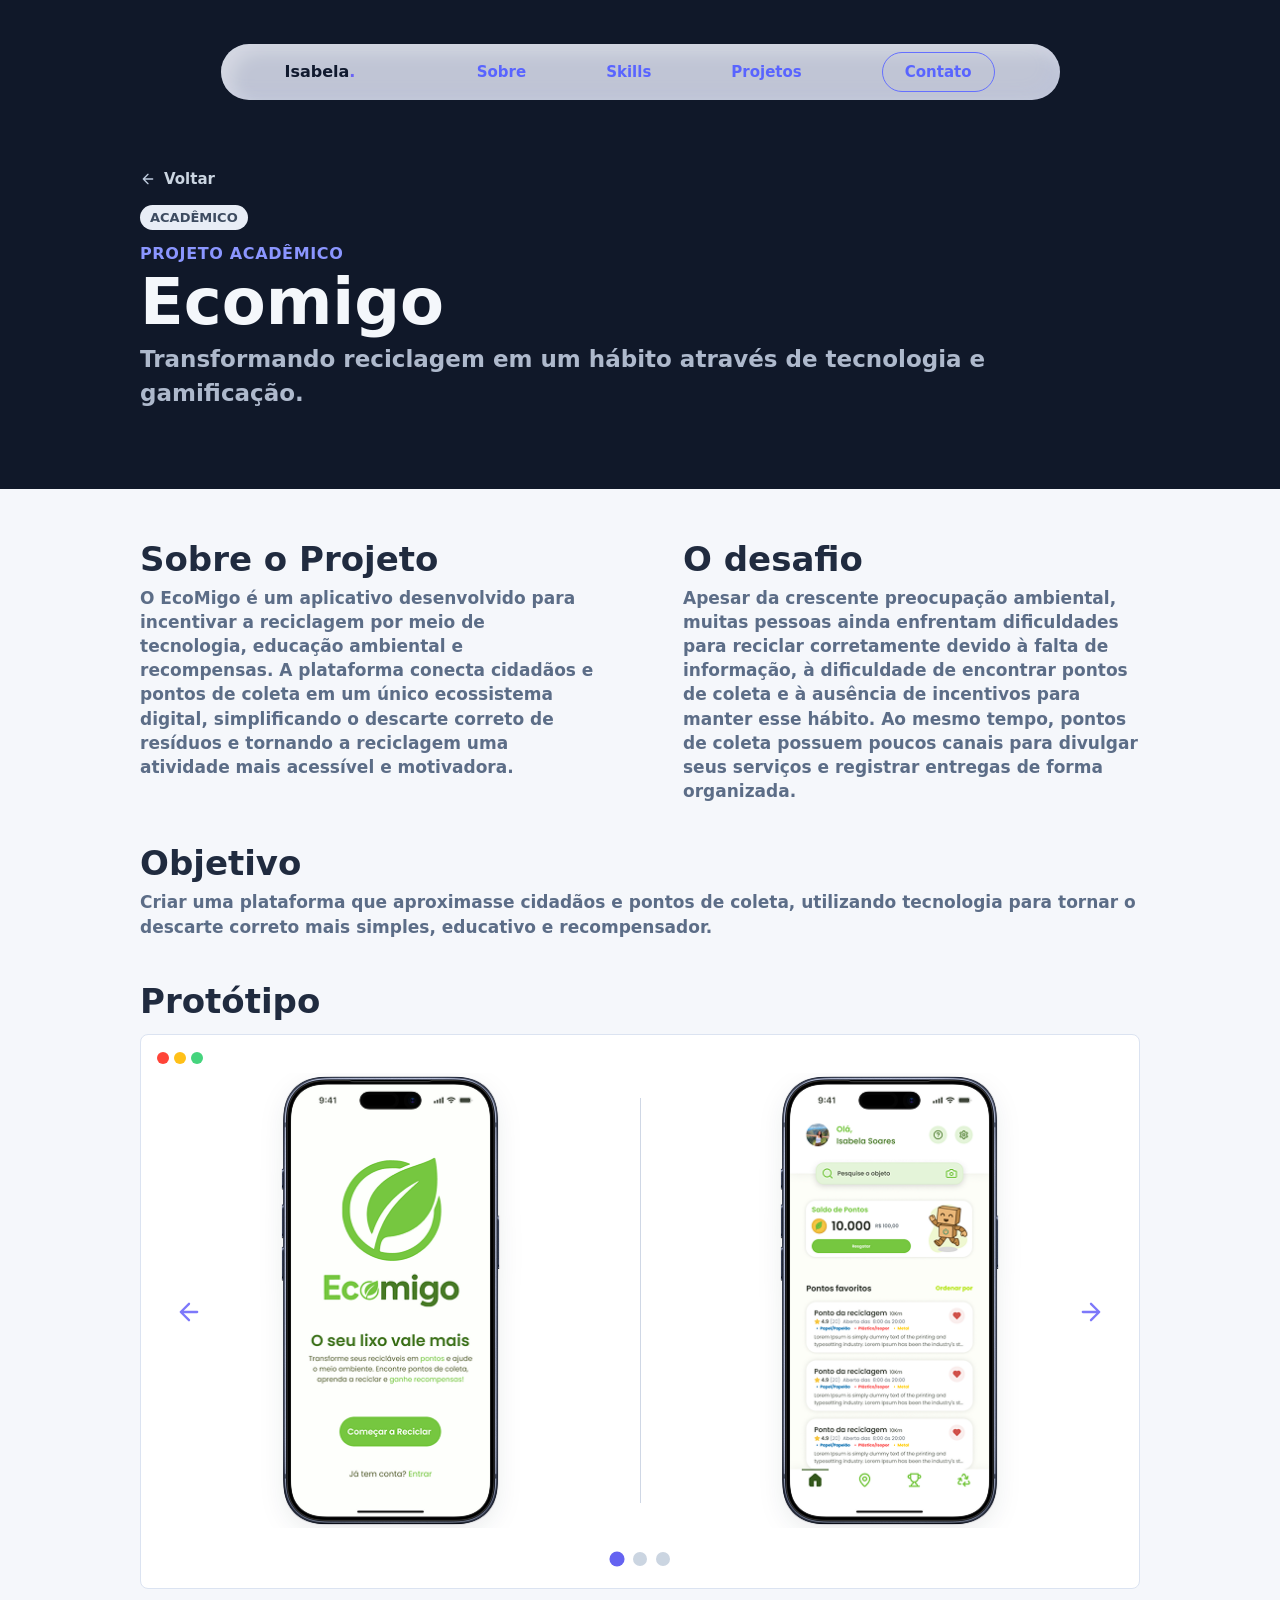
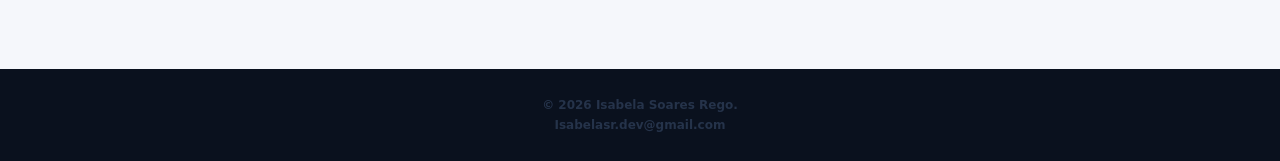
==== ecomigo.html @ 9b50b532 "Primeira versão do portfólio" ====
<!DOCTYPE html>
<html lang="pt-BR">
  <head>
    <meta charset="UTF-8" />
    <meta name="viewport" content="width=device-width, initial-scale=1.0" />
    <meta
      name="description"
      content="Detalhes do projeto acadêmico Ecomigo, aplicativo de reciclagem com tecnologia e gamificação."
    />
    <title>Ecomigo | Isabela Soares</title>
    <link rel="stylesheet" href="css/style.css" />
  </head>
  <body class="project-page">
    <a class="skip-link" href="#main">Pular para o conteúdo</a>

    <header class="site-header" aria-label="Cabeçalho">
      <nav class="nav-pill" aria-label="Navegação principal">
        <a class="brand" href="index.html#hero" aria-label="Página inicial">Isabela<span>.</span></a>
        <button class="menu-toggle" type="button" aria-label="Abrir menu" aria-expanded="false">
          <span></span>
          <span></span>
          <span></span>
        </button>
        <ul class="nav-links">
          <li><a href="index.html#sobre">Sobre</a></li>
          <li><a href="index.html#skills">Skills</a></li>
          <li><a href="index.html#projetos">Projetos</a></li>
          <li><a class="nav-contact" href="index.html#contato">Contato</a></li>
        </ul>
      </nav>
    </header>

    <main id="main">
      <section class="project-hero section-dark section-reveal" aria-labelledby="project-title">
        <div class="container">
          <a class="back-link" href="index.html#projetos">
            <img src="assets/icons/arrow.svg" alt="" aria-hidden="true" />
            Voltar
          </a>
          <span class="project-pill">Acadêmico</span>
          <p class="project-eyebrow">Projeto Acadêmico</p>
          <h1 id="project-title">Ecomigo</h1>
          <p>Transformando reciclagem em um hábito através de tecnologia e gamificação.</p>
        </div>
      </section>

      <section class="project-detail section-light section-reveal" aria-label="Detalhes do projeto Ecomigo">
        <div class="container">
          <div class="project-info-grid">
            <article>
              <h2>Sobre o Projeto</h2>
              <p>
                O EcoMigo é um aplicativo desenvolvido para incentivar a reciclagem por meio de tecnologia,
                educação ambiental e recompensas. A plataforma conecta cidadãos e pontos de coleta em um único
                ecossistema digital, simplificando o descarte correto de resíduos e tornando a reciclagem uma
                atividade mais acessível e motivadora.
              </p>
            </article>

            <article>
              <h2>O desafio</h2>
              <p>
                Apesar da crescente preocupação ambiental, muitas pessoas ainda enfrentam dificuldades para
                reciclar corretamente devido à falta de informação, à dificuldade de encontrar pontos de coleta e
                à ausência de incentivos para manter esse hábito. Ao mesmo tempo, pontos de coleta possuem poucos
                canais para divulgar seus serviços e registrar entregas de forma organizada.
              </p>
            </article>
          </div>

          <article class="project-objective">
            <h2>Objetivo</h2>
            <p>
              Criar uma plataforma que aproximasse cidadãos e pontos de coleta, utilizando tecnologia para tornar
              o descarte correto mais simples, educativo e recompensador.
            </p>
          </article>

          <section class="prototype-section" aria-labelledby="prototype-title">
            <h2 id="prototype-title">Protótipo</h2>
            <div class="prototype-card">
              <div class="window-dots" aria-hidden="true"><span></span><span></span><span></span></div>
              <button class="prototype-arrow prototype-prev" type="button" aria-label="Tela anterior do protótipo">
                <img src="assets/icons/arrow.svg" alt="" aria-hidden="true" />
              </button>
              <div class="prototype-viewport" aria-live="polite">
                <div class="prototype-track">
                  <div class="prototype-slide">
                    <img class="prototype-phone" src="assets/projects/ecomigo-tela-inicial.png" alt="Tela inicial do aplicativo Ecomigo" />
                    <span class="prototype-divider" aria-hidden="true"></span>
                    <img class="prototype-phone" src="assets/projects/ecomigo-home.png" alt="Tela inicial autenticada do aplicativo Ecomigo" />
                  </div>
                  <div class="prototype-slide">
                    <img class="prototype-phone" src="assets/projects/ecomigo-feed-para-voce.png" alt="Tela de feed para você do aplicativo Ecomigo" />
                    <span class="prototype-divider" aria-hidden="true"></span>
                    <img class="prototype-phone" src="assets/projects/ecomigo-recompensas.png" alt="Tela de recompensas do aplicativo Ecomigo" />
                  </div>
                  <div class="prototype-slide">
                    <img class="prototype-phone" src="assets/projects/ecomigo-ranking.png" alt="Tela de ranking do aplicativo Ecomigo" />
                    <span class="prototype-divider" aria-hidden="true"></span>
                    <img class="prototype-phone" src="assets/projects/ecomigo-detalhes-vermelho.png" alt="Tela de detalhes do aplicativo Ecomigo" />
                  </div>
                </div>
              </div>
              <button class="prototype-arrow prototype-next" type="button" aria-label="Próxima tela do protótipo">
                <img src="assets/icons/arrow.svg" alt="" aria-hidden="true" />
              </button>
              <div class="prototype-dots" aria-label="Indicadores do protótipo">
                <button class="is-active" type="button" aria-label="Visualização 1"></button>
                <button type="button" aria-label="Visualização 2"></button>
                <button type="button" aria-label="Visualização 3"></button>
              </div>
            </div>
          </section>
        </div>
      </section>
    </main>

    <footer class="site-footer">
      <p>&copy; 2026 Isabela Soares Rego.</p>
      <a href="mailto:Isabelasr.dev@gmail.com">Isabelasr.dev@gmail.com</a>
    </footer>

    <script src="js/script.js"></script>
  </body>
</html>
---- css/style.css ----
:root {
  --bg: #f5f7fb;
  --panel: #ffffff;
  --ink: #202b3f;
  --muted: #5f6f89;
  --soft: #eef2ff;
  --line: #dbe3f1;
  --primary: #6a63f6;
  --primary-2: #8394ff;
  --primary-soft: #e9ecff;
  --dark: #101829;
  --dark-2: #1f2a3d;
  --dark-line: #63708a;
  --shadow: 0 8px 18px rgba(91, 101, 246, 0.13);
  --radius: 8px;
  --container: 1040px;
}

* {
  box-sizing: border-box;
}

html {
  scroll-behavior: smooth;
  scroll-padding-top: 120px;
}

body {
  margin: 0;
  background: var(--bg);
  color: var(--ink);
  font-family: Poppins, Inter, ui-sans-serif, system-ui, -apple-system, BlinkMacSystemFont, "Segoe UI", sans-serif;
  font-size: 16px;
  line-height: 1.5;
}

body.menu-open {
  overflow: hidden;
}

img {
  display: block;
  max-width: 100%;
}

a {
  color: inherit;
  text-decoration: none;
}

button,
input,
textarea {
  font: inherit;
}

button {
  cursor: pointer;
}

:focus-visible {
  outline: 3px solid rgba(106, 99, 246, 0.45);
  outline-offset: 4px;
}

.skip-link {
  background: var(--primary);
  border-radius: 999px;
  color: #fff;
  left: 20px;
  padding: 10px 16px;
  position: fixed;
  top: 16px;
  transform: translateY(-150%);
  transition: transform 0.2s ease;
  z-index: 20;
}

.skip-link:focus {
  transform: translateY(0);
}

.container {
  margin: 0 auto;
  max-width: var(--container);
  padding: 0 20px;
  width: 100%;
}

.site-header {
  left: 0;
  padding-top: 44px;
  pointer-events: none;
  position: fixed;
  right: 0;
  top: 0;
  z-index: 10;
}

.nav-pill {
  align-items: center;
  backdrop-filter: blur(4px) saturate(132%);
  background: rgba(238, 242, 255, 0.8);
  border: 0;
  border-radius: 999px;
  box-shadow:
    inset 10px 8px 18px rgba(255, 255, 255, 0.34),
    inset -8px -6px 18px rgba(164, 176, 255, 0.08);
  display: flex;
  height: 56px;
  justify-content: space-between;
  margin: 0 auto;
  max-width: 839px;
  padding: 0 65px 0 64px;
  -webkit-backdrop-filter: blur(4px) saturate(132%);
  pointer-events: auto;
  width: min(78vw, 839px);
}

section {
  scroll-margin-top: 120px;
}

.brand {
  color: #111a2f;
  font-size: 16px;
  font-weight: 800;
}

.brand span {
  color: var(--primary);
}

.nav-links {
  align-items: center;
  display: flex;
  gap: 80px;
  list-style: none;
  margin: 0;
  padding: 0;
}

.nav-links a {
  color: #5964ff;
  font-size: 15px;
  font-weight: 600;
  transition: background 0.22s ease, color 0.22s ease, transform 0.22s ease;
}

.nav-links a:hover {
  color: var(--primary);
}

.nav-contact {
  border: 1.3px solid #6570ff;
  border-radius: 999px;
  display: inline-flex;
  justify-content: center;
  min-width: 106px;
  padding: 8px 22px;
}

.nav-links .nav-contact:hover {
  background: #6563f1;
  color: #f1f5f9;
  transform: scale(1.04);
}

.menu-toggle {
  background: transparent;
  border: 0;
  display: none;
  height: 34px;
  padding: 4px;
  width: 38px;
}

.menu-toggle span {
  background: var(--primary);
  border-radius: 99px;
  display: block;
  height: 2px;
  margin: 6px 0;
  transition: transform 0.2s ease, opacity 0.2s ease;
}

.hero {
  background: #fbfcff;
  min-height: 840px;
  overflow: hidden;
  position: relative;
}

.hero::after {
  background: linear-gradient(180deg, rgba(255, 255, 255, 0), var(--bg));
  bottom: 0;
  content: "";
  height: 130px;
  left: 0;
  position: absolute;
  right: 0;
}

.hero-glow {
  animation: glowFloat 8s ease-in-out infinite alternate;
  background:
    radial-gradient(circle at 35% 44%, rgba(156, 118, 255, 0.32), transparent 33%),
    radial-gradient(circle at 70% 32%, rgba(213, 187, 255, 0.62), transparent 45%),
    radial-gradient(circle at 65% 64%, rgba(130, 148, 255, 0.18), transparent 40%);
  filter: blur(14px);
  inset: 0 0 110px 0;
  position: absolute;
}

.hero-content {
  padding-top: 258px;
  position: relative;
  z-index: 1;
}

.eyebrow,
.section-kicker {
  align-items: center;
  color: #7685ff;
  display: flex;
  font-size: 16px;
  font-weight: 800;
  line-height: 1;
  margin: 0 0 12px;
  text-transform: uppercase;
}

.section-kicker::after {
  background: currentColor;
  content: "";
  height: 1px;
  margin-left: 13px;
  width: 40px;
}

.hero h1 {
  color: #2e3b52;
  font-size: clamp(42px, 5.15vw, 64px);
  font-weight: 900;
  letter-spacing: 0;
  line-height: 0.91;
  margin: 0 0 18px;
  max-width: 780px;
}

.hero h1 span {
  color: #7d8cff;
}

.hero-subtitle {
  color: #435169;
  font-size: 20px;
  font-weight: 700;
  margin: 0 0 22px;
}

.primary-button {
  align-items: center;
  background: linear-gradient(135deg, #6d6af6, #655cf4);
  border: 1.3px solid transparent;
  border-radius: 999px;
  box-shadow: 0 10px 24px rgba(101, 92, 244, 0.24);
  color: #fff;
  display: inline-flex;
  font-weight: 700;
  gap: 9px;
  justify-content: center;
  min-height: 44px;
  padding: 12px 22px;
  transition: background 0.22s ease, box-shadow 0.22s ease, color 0.22s ease, transform 0.22s ease;
}

.primary-button svg {
  fill: none;
  height: 18px;
  stroke: currentColor;
  stroke-linecap: round;
  stroke-linejoin: round;
  stroke-width: 2.3;
  width: 18px;
}

.arrow-icon {
  background: currentColor;
  display: inline-block;
  flex: 0 0 auto;
  height: 18px;
  mask: url("../assets/icons/arrow.svg") center / contain no-repeat;
  -webkit-mask: url("../assets/icons/arrow.svg") center / contain no-repeat;
  width: 18px;
}

.primary-button:hover {
  background: #eef2ff;
  border-color: #818cf8;
  box-shadow: 0 14px 30px rgba(101, 92, 244, 0.18);
  color: #6563f1;
  transform: scale(1.04);
}

.secondary-button {
  align-items: center;
  background: transparent;
  border: 1.3px solid #818cf8;
  border-radius: 999px;
  color: #818cf8;
  display: inline-flex;
  font-weight: 700;
  justify-content: center;
  min-height: 44px;
  padding: 12px 22px;
  transition: background 0.22s ease, border-color 0.22s ease, color 0.22s ease, transform 0.22s ease;
}

.secondary-button:hover {
  background: #6563f1;
  border-color: #818cf8;
  color: #f1f5f9;
  transform: scale(1.04);
}

.section-light {
  background: var(--bg);
}

.section-dark {
  background: var(--dark);
  color: #f6f8ff;
}

.about {
  padding: 100px 0 94px;
}

.about h2,
.skills h2,
.projects h2,
.contact h2 {
  font-size: clamp(28px, 3vw, 34px);
  font-weight: 900;
  letter-spacing: 0;
  line-height: 1.08;
  margin: 0;
}

.about-grid {
  align-items: center;
  display: grid;
  gap: 24px;
  grid-template-columns: 248px 1fr;
  margin-top: 34px;
}

.profile-photo {
  border-radius: var(--radius);
  box-shadow: var(--shadow);
  height: 248px;
  object-fit: cover;
  width: 248px;
}

.about-text h3 {
  font-size: 22px;
  line-height: 1.15;
  margin: 0 0 16px;
}

.about-text h3 span {
  color: var(--primary);
}

.about-text p {
  color: var(--muted);
  font-size: 16px;
  font-weight: 600;
  margin: 0 0 22px;
}

.about-text p:last-child {
  margin-bottom: 0;
}

.about-text strong {
  color: var(--ink);
}

.experience-grid {
  display: grid;
  gap: 40px;
  grid-template-columns: repeat(2, minmax(0, 1fr));
  margin-top: 48px;
}

.window-card,
.project-card {
  background: var(--panel);
  border: 1px solid var(--line);
  border-radius: var(--radius);
  box-shadow: 0 1px 0 rgba(106, 99, 246, 0.04);
  position: relative;
}

.window-card {
  min-height: 230px;
  padding: 48px 32px 30px;
  transition: box-shadow 0.22s ease, transform 0.22s ease;
}

.window-card:hover {
  box-shadow: 0 15px 28px rgba(106, 99, 246, 0.16);
  transform: scale(1.02);
}

.window-dots {
  display: flex;
  gap: 5px;
  left: 16px;
  position: absolute;
  top: 17px;
}

.window-dots span {
  border-radius: 50%;
  display: block;
  height: 12px;
  width: 12px;
}

.window-dots span:nth-child(1) {
  background: #ff4438;
}

.window-dots span:nth-child(2) {
  background: #ffc018;
}

.window-dots span:nth-child(3) {
  background: #45d47d;
}

.window-card h3 {
  font-size: 18px;
  line-height: 1.15;
  margin: 0 0 4px;
}

.card-company {
  color: #5e64ff;
  font-weight: 700;
  margin: 0;
}

.card-date {
  color: #8d99ad;
  margin: 0 0 26px;
}

.window-card p {
  color: #52637d;
  font-size: 14px;
  line-height: 1.45;
}

.tags {
  display: flex;
  flex-wrap: wrap;
  gap: 10px;
  list-style: none;
  margin: 28px 0 0;
  padding: 0;
}

.tags li {
  background: var(--primary-soft);
  border-radius: 999px;
  color: #6370ff;
  font-size: 12px;
  font-weight: 700;
  padding: 5px 12px;
}

.skills {
  padding: 96px 0 90px;
}

.skills .container {
  max-width: 1040px;
}

.filter-bar {
  --filter-indicator-left: 5px;
  --filter-indicator-width: 64px;
  background: #3a455b;
  border-radius: 999px;
  display: inline-flex;
  gap: 5px;
  margin-top: 28px;
  padding: 5px;
  position: relative;
}

.filter-bar::before {
  background: #f0f3fb;
  border-radius: 999px;
  content: "";
  height: calc(100% - 10px);
  left: 0;
  position: absolute;
  top: 5px;
  transform: translateX(var(--filter-indicator-left));
  transition: transform 0.28s cubic-bezier(0.2, 0.8, 0.2, 1), width 0.28s cubic-bezier(0.2, 0.8, 0.2, 1);
  width: var(--filter-indicator-width);
}

.filter-button {
  background: transparent;
  border: 0;
  border-radius: 999px;
  color: #9fa9ff;
  min-height: 34px;
  padding: 0 18px;
  position: relative;
  transition: background 0.2s ease, color 0.2s ease, transform 0.2s ease;
  z-index: 1;
}

.filter-button.is-active {
  color: #1f2a3d;
}

.skills-grid {
  display: grid;
  gap: 22px 20px;
  grid-template-columns: repeat(10, 82px);
  list-style: none;
  margin: 48px 0 0;
  padding: 0;
}

.skill-item {
  align-items: center;
  background: #f8fafc;
  border-radius: 50%;
  display: flex;
  height: 82px;
  justify-content: center;
  opacity: 1;
  transform: scale(1);
  transition: opacity 0.2s ease, transform 0.2s ease, filter 0.2s ease;
  width: 82px;
}

.skill-item img {
  height: auto;
  max-height: 64px;
  max-width: 64px;
  object-fit: contain;
  width: auto;
}

.skill-item:hover {
  filter: drop-shadow(0 14px 18px rgba(106, 99, 246, 0.22));
  transform: translateY(-5px) scale(1.04);
}

.skill-item.is-hidden {
  opacity: 0.18;
  transform: scale(0.92);
}

.projects {
  overflow: hidden;
  padding: 100px 0 104px;
}

.projects-head {
  align-items: end;
  display: flex;
  gap: 24px;
  justify-content: space-between;
}

.carousel-controls {
  display: flex;
  gap: 10px;
  padding-bottom: 2px;
}

.carousel-button {
  align-items: center;
  background: #eef2ff;
  border: 1.3px solid #818cf8;
  border-radius: 999px;
  display: inline-flex;
  height: 42px;
  justify-content: center;
  transition: background 0.22s ease, opacity 0.22s ease, transform 0.22s ease;
  width: 42px;
}

.carousel-button img {
  filter: brightness(0) saturate(100%) invert(41%) sepia(81%) saturate(1431%) hue-rotate(220deg) brightness(103%) contrast(96%);
  height: 18px;
  width: 18px;
}

.carousel-prev img {
  transform: rotate(180deg);
}

.carousel-button:not(:disabled):hover {
  background: #6563f1;
  transform: scale(1.05);
}

.carousel-button:not(:disabled):hover img {
  filter: brightness(0) saturate(100%) invert(96%) sepia(6%) saturate(441%) hue-rotate(179deg) brightness(103%) contrast(93%);
}

.carousel-button:disabled {
  cursor: not-allowed;
  opacity: 0.42;
  transform: none;
}

.projects-carousel {
  margin-left: -10px;
  margin-top: 22px;
  overflow-x: auto;
  overflow-y: visible;
  padding: 12px 0 28px 10px;
  scroll-behavior: smooth;
  scroll-snap-type: x mandatory;
  scrollbar-width: none;
  width: calc(100% + max(20px, (100vw - var(--container)) / 2) + 10px);
}

.projects-carousel::-webkit-scrollbar {
  display: none;
}

.projects-carousel:focus-visible {
  outline: 3px solid rgba(129, 140, 248, 0.45);
  outline-offset: 8px;
}

.projects-grid {
  display: flex;
  gap: 40px;
  padding: 0 max(20px, calc((100vw - var(--container)) / 2)) 0 0;
  width: fit-content;
}

.project-card {
  box-shadow: 0 6px 12px rgba(106, 99, 246, 0.13);
  flex: 0 0 290px;
  height: 316px;
  overflow: hidden;
  padding: 46px 16px 18px;
  scroll-snap-align: start;
  transition: box-shadow 0.22s ease, transform 0.22s ease;
}

.project-card:hover {
  box-shadow: 0 15px 28px rgba(106, 99, 246, 0.22);
  transform: translateY(-7px);
}

.project-tag {
  background: #f0ecff;
  border-radius: 999px;
  color: #7c7dff;
  display: inline-flex;
  font-size: 12px;
  font-weight: 900;
  line-height: 1;
  margin-bottom: 9px;
  padding: 7px 12px;
  text-transform: uppercase;
}

.project-tag-muted {
  background: #dfe5ef;
  color: #4e5b70;
}

.project-type {
  color: #586a84;
  font-size: 12px;
  font-weight: 900;
  line-height: 1.1;
  margin: 0 0 2px;
  text-transform: uppercase;
}

.project-card h3 {
  font-size: 21px;
  line-height: 1.08;
  margin: 0 0 10px;
}

.project-image {
  border: 1px solid #cfd8e8;
  border-radius: 7px;
  display: block;
  height: 150px;
  overflow: hidden;
  width: 100%;
}

.project-image img {
  height: 100%;
  object-fit: cover;
  transition: transform 0.28s ease;
  width: 100%;
}

.project-image-contain img {
  object-fit: contain;
}

.project-card:hover .project-image img {
  transform: scale(1.055);
}

.project-link {
  align-items: center;
  color: #6673ff;
  display: flex;
  font-size: 12px;
  font-weight: 800;
  gap: 4px;
  justify-content: flex-end;
  margin-top: 8px;
}

.project-arrow {
  filter: brightness(0) saturate(100%) invert(41%) sepia(81%) saturate(1431%) hue-rotate(220deg) brightness(103%) contrast(96%);
  height: 13px;
  width: 13px;
}

.contact {
  padding: 98px 0 90px;
}

.contact-copy {
  color: #d3d8e6;
  font-size: 17px;
  margin: 14px 0 36px;
}

.contact-links {
  display: grid;
  gap: 28px;
  grid-template-columns: 1.5fr 1fr 1fr;
  margin-bottom: 60px;
}

.contact-links a {
  align-items: center;
  color: #dfe5f2;
  display: flex;
  font-size: 17px;
  gap: 12px;
  min-width: 0;
  transition: color 0.2s ease, transform 0.2s ease;
}

.contact-links a:hover {
  color: #fff;
  transform: translateY(-2px);
}

.contact-links span {
  align-items: center;
  background: #202a56;
  border-radius: var(--radius);
  color: #fff;
  display: inline-flex;
  flex: 0 0 auto;
  font-size: 15px;
  font-weight: 900;
  height: 44px;
  justify-content: center;
  width: 44px;
}

.contact-icon {
  height: 28px;
  width: 28px;
}

.contact-form {
  margin: 0;
  max-width: 742px;
}

.form-row {
  display: grid;
  gap: 38px;
  grid-template-columns: repeat(2, minmax(0, 1fr));
}

label {
  color: #aab4c6;
  display: block;
  font-size: 15px;
  font-weight: 900;
  margin-bottom: 22px;
  text-transform: uppercase;
}

input,
textarea {
  background: var(--dark-2);
  border: 1px solid var(--dark-line);
  border-radius: 7px;
  color: #f8fbff;
  display: block;
  margin-top: 10px;
  min-height: 52px;
  padding: 0 15px;
  transition: border-color 0.2s ease, box-shadow 0.2s ease;
  width: 100%;
}

textarea {
  min-height: 80px;
  padding-top: 17px;
  resize: vertical;
}

input::placeholder,
textarea::placeholder {
  color: #99a5b9;
}

input:focus,
textarea:focus {
  border-color: #8a92ff;
  box-shadow: 0 0 0 4px rgba(106, 99, 246, 0.18);
  outline: 0;
}

input.is-invalid,
textarea.is-invalid {
  border-color: #ff8e8e;
}

.field-error {
  color: #ffb4b4;
  display: block;
  font-size: 12px;
  font-weight: 700;
  min-height: 18px;
  padding-top: 5px;
  text-transform: none;
}

.form-status {
  color: #dbe3ff;
  font-weight: 700;
  min-height: 24px;
  text-align: left;
}

.submit-button {
  font-size: 16px;
  min-width: 200px;
}

.site-footer {
  align-items: center;
  background: #0a111e;
  color: #25334a;
  display: flex;
  flex-direction: column;
  font-size: 12px;
  font-weight: 800;
  justify-content: center;
  min-height: 92px;
  text-align: center;
}

.site-footer p {
  margin: 0;
}

.site-footer a {
  margin-top: 2px;
}

.project-page {
  background: var(--bg);
}

.work-progress {
  align-items: center;
  display: flex;
  min-height: calc(100vh - 88px);
  padding: 168px 0 92px;
}

.work-progress h1 {
  color: #f4f7fb;
  font-size: clamp(46px, 5.2vw, 68px);
  font-weight: 900;
  letter-spacing: 0;
  line-height: 1;
  margin: 8px 0 16px;
  max-width: 720px;
}

.work-progress p {
  color: #aeb9cc;
  font-size: clamp(18px, 2vw, 22px);
  font-weight: 700;
  line-height: 1.42;
  margin: 0;
  max-width: 720px;
}

.progress-actions {
  display: flex;
  flex-wrap: wrap;
  gap: 14px;
  margin-top: 34px;
}

.project-hero {
  min-height: 400px;
  padding: 168px 0 78px;
}

.back-link {
  align-items: center;
  color: #cbd5e1;
  display: flex;
  font-size: 15px;
  font-weight: 800;
  gap: 8px;
  margin-bottom: 14px;
  text-decoration: none;
  text-underline-offset: 4px;
  transition: color 0.2s ease, transform 0.2s ease;
  width: fit-content;
}

.back-link img {
  filter: brightness(0) saturate(100%) invert(86%) sepia(12%) saturate(341%) hue-rotate(176deg) brightness(94%) contrast(88%);
  height: 16px;
  transform: rotate(180deg);
  width: 16px;
}

.back-link:hover {
  color: #f1f5f9;
  text-decoration: underline;
  transform: translateX(-2px);
}

.project-pill {
  background: #e8edf6;
  border-radius: 999px;
  color: #3d4b60;
  display: inline-flex;
  font-size: 13px;
  font-weight: 900;
  line-height: 1;
  margin-bottom: 12px;
  padding: 6px 10px;
  text-transform: uppercase;
}

.citec-pill {
  color: #8b7cff;
}

.project-eyebrow {
  color: #8b96ff;
  font-size: 16px;
  font-weight: 900;
  letter-spacing: 0.04em;
  margin: 0 0 4px;
  text-transform: uppercase;
}

.project-hero h1 {
  color: #f4f7fb;
  font-size: clamp(48px, 5.4vw, 64px);
  font-weight: 900;
  letter-spacing: 0;
  line-height: 1;
  margin: 0 0 8px;
}

.project-hero p:last-child {
  color: #aeb9cc;
  font-size: clamp(19px, 2.1vw, 23px);
  font-weight: 800;
  margin: 0;
}

.project-detail {
  padding: 52px 0 80px;
}

.project-info-grid {
  display: grid;
  gap: 86px;
  grid-template-columns: repeat(2, minmax(0, 1fr));
}

.project-detail h2 {
  color: var(--ink);
  font-size: clamp(28px, 3vw, 34px);
  font-weight: 900;
  letter-spacing: 0;
  line-height: 1.1;
  margin: 0 0 8px;
}

.project-detail p {
  color: #5c6d87;
  font-size: 17px;
  font-weight: 600;
  line-height: 1.42;
  margin: 0;
}

.project-objective {
  margin-top: 42px;
}

.prototype-section {
  margin-top: 44px;
  scroll-margin-top: 120px;
}

.prototype-card {
  background: #fff;
  border: 1px solid var(--line);
  border-radius: var(--radius);
  margin-top: 14px;
  min-height: 555px;
  overflow: hidden;
  padding: 38px 70px 54px;
  position: relative;
}

.prototype-viewport {
  overflow: hidden;
}

.prototype-track {
  display: flex;
  transform: translateX(calc(var(--prototype-index, 0) * -100%));
  transition: transform 0.36s cubic-bezier(0.2, 0.8, 0.2, 1);
}

.prototype-slide {
  align-items: center;
  display: grid;
  flex: 0 0 100%;
  gap: 70px;
  grid-template-columns: 1fr 1px 1fr;
  justify-items: center;
  min-height: 455px;
}

.prototype-phone {
  filter: drop-shadow(0 8px 12px rgba(15, 23, 42, 0.08));
  max-height: 455px;
  object-fit: contain;
  width: auto;
}

.prototype-divider {
  background: #cfd7e5;
  display: block;
  height: 405px;
  width: 1px;
}

.prototype-arrow {
  align-items: center;
  background: transparent;
  border: 0;
  border-radius: 50%;
  display: inline-flex;
  height: 52px;
  justify-content: center;
  position: absolute;
  top: 50%;
  transform: translateY(-50%);
  transition: transform 0.22s ease;
  width: 52px;
}

.prototype-arrow img {
  filter: brightness(0) saturate(100%) invert(41%) sepia(81%) saturate(1431%) hue-rotate(220deg) brightness(103%) contrast(96%);
  height: 28px;
  width: 28px;
}

.prototype-arrow:hover {
  transform: translateY(-50%) scale(1.12);
}

.prototype-arrow:focus-visible {
  outline: 3px solid rgba(106, 99, 246, 0.34);
  outline-offset: 0;
}

.prototype-prev {
  left: 22px;
}

.prototype-prev img {
  transform: rotate(180deg);
}

.prototype-next {
  right: 22px;
}

.prototype-dots {
  bottom: 22px;
  display: flex;
  gap: 9px;
  left: 50%;
  position: absolute;
  transform: translateX(-50%);
}

.prototype-dots button {
  background: #cbd5e1;
  border: 0;
  border-radius: 50%;
  height: 14px;
  padding: 0;
  transition: background 0.22s ease, transform 0.22s ease;
  width: 14px;
}

.prototype-dots button.is-active {
  background: #6563f1;
  transform: scale(1.08);
}

.before-after-section {
  margin-top: 58px;
}

.suavemente-card {
  min-height: 560px;
  padding: 46px 76px 62px;
}

.suavemente-slide {
  gap: clamp(36px, 5vw, 64px);
  min-height: 410px;
}

.suavemente-phone {
  max-height: 420px;
  max-width: min(330px, 32vw);
}

.section-reveal {
  opacity: 0;
  transform: translateY(22px);
  transition: opacity 0.65s ease, transform 0.65s ease;
}

.section-reveal.is-visible {
  opacity: 1;
  transform: translateY(0);
}

@keyframes glowFloat {
  from {
    opacity: 0.72;
    transform: translate3d(-1.5%, -1%, 0) scale(1);
  }

  to {
    opacity: 1;
    transform: translate3d(2%, 1.5%, 0) scale(1.03);
  }
}

@media (max-width: 1120px) {
  :root {
    --container: 920px;
  }

  .nav-links {
    gap: 46px;
  }

  .skills-grid {
    grid-template-columns: repeat(8, 82px);
  }

  .project-card {
    flex-basis: 280px;
  }

  .project-info-grid {
    gap: 52px;
  }

  .prototype-card {
    padding-left: 52px;
    padding-right: 52px;
  }

  .prototype-slide {
    gap: 42px;
  }
}

@media (max-width: 767px) {
  body {
    font-size: 15px;
  }

  .container {
    padding: 0 22px;
  }

  .site-header {
    padding-top: 0;
  }

  .nav-pill {
    height: 54px;
    padding: 0 16px 0 22px;
    width: calc(100% - 28px);
  }

  .menu-toggle {
    display: block;
  }

  .menu-open .menu-toggle span:nth-child(1) {
    transform: translateY(8px) rotate(45deg);
  }

  .menu-open .menu-toggle span:nth-child(2) {
    opacity: 0;
  }

  .menu-open .menu-toggle span:nth-child(3) {
    transform: translateY(-8px) rotate(-45deg);
  }

  .nav-links {
    background: rgba(239, 243, 255, 0.98);
    border: 1px solid var(--line);
    border-radius: 20px;
    box-shadow: var(--shadow);
    display: grid;
    gap: 8px;
    left: 14px;
    opacity: 0;
    padding: 18px;
    pointer-events: none;
    position: fixed;
    right: 14px;
    top: 82px;
    transform: translateY(-10px);
    transition: opacity 0.2s ease, transform 0.2s ease;
  }

  .menu-open .nav-links {
    opacity: 1;
    pointer-events: auto;
    transform: translateY(0);
  }

  .nav-links a {
    display: block;
    padding: 10px 12px;
  }

  .nav-contact {
    display: inline-flex;
    width: max-content;
  }

  .hero {
    min-height: 720px;
  }

  .hero-content {
    padding-top: 170px;
  }

  .eyebrow,
  .section-kicker {
    font-size: 13px;
  }

  .hero h1 {
    font-size: clamp(38px, 13vw, 56px);
    line-height: 0.98;
  }

  .hero-subtitle {
    font-size: 18px;
  }

  .about,
  .skills,
  .projects,
  .contact {
    padding: 72px 0;
  }

  .project-hero {
    min-height: 360px;
    padding: 140px 0 62px;
  }

  .work-progress {
    min-height: calc(100vh - 72px);
    padding: 130px 0 72px;
  }

  .progress-actions {
    align-items: stretch;
    flex-direction: column;
  }

  .progress-actions a {
    justify-content: center;
    width: 100%;
  }

  .project-detail {
    padding: 46px 0 64px;
  }

  .project-info-grid {
    gap: 34px;
    grid-template-columns: 1fr;
  }

  .project-objective,
  .prototype-section {
    margin-top: 36px;
  }

  .prototype-card {
    min-height: auto;
    padding: 42px 34px 58px;
  }

  .suavemente-card {
    padding-left: 28px;
    padding-right: 28px;
  }

  .prototype-slide {
    display: contents;
    gap: 26px;
    grid-template-columns: 1fr;
  }

  .suavemente-slide {
    gap: 18px;
    min-height: 560px;
  }

  .suavemente-phone {
    max-height: 260px;
    max-width: min(220px, 72vw);
  }

  .prototype-divider {
    display: none;
  }

  .prototype-phone {
    flex: 0 0 100%;
    max-height: 520px;
    max-width: 100%;
    object-fit: contain;
    padding: 0 20px;
    width: 100%;
  }

  .prototype-arrow {
    height: 42px;
    width: 42px;
  }

  .prototype-prev {
    left: 2px;
  }

  .prototype-next {
    right: 2px;
  }

  .about-grid {
    grid-template-columns: 1fr;
  }

  .profile-photo {
    height: auto;
    width: min(248px, 100%);
  }

  .experience-grid,
  .form-row,
  .contact-links {
    grid-template-columns: 1fr;
  }

  .experience-grid {
    gap: 22px;
  }

  .window-card {
    padding: 46px 20px 24px;
  }

  .filter-bar {
    align-items: stretch;
    border-radius: 18px;
    display: grid;
    grid-template-columns: repeat(2, minmax(0, 1fr));
    width: 100%;
  }

  .skills-grid {
    gap: 16px;
    grid-template-columns: repeat(3, 82px);
    justify-content: center;
  }

  .projects-head {
    align-items: flex-start;
    gap: 18px;
  }

  .carousel-controls {
    padding-top: 2px;
  }

  .carousel-button {
    height: 38px;
    width: 38px;
  }

  .projects-carousel {
    width: calc(100% + 22px);
  }

  .projects-grid {
    gap: 24px;
    padding-right: 22px;
  }

  .project-card {
    flex-basis: min(290px, calc(100vw - 58px));
    height: auto;
  }

  .contact-links {
    margin-bottom: 42px;
  }

  .contact-links a {
    font-size: 15px;
  }

  .submit-button {
    float: none;
    width: 100%;
  }

  .form-status {
    text-align: left;
  }
}

@media (max-width: 370px) {
  .skills-grid {
    gap: 14px;
    grid-template-columns: repeat(3, 74px);
  }

  .skill-item,
  .skill-item img {
    height: 74px;
    width: 74px;
  }
}

@media (prefers-reduced-motion: reduce) {
  *,
  *::before,
  *::after {
    animation-duration: 0.01ms !important;
    animation-iteration-count: 1 !important;
    scroll-behavior: auto !important;
    transition-duration: 0.01ms !important;
  }
}
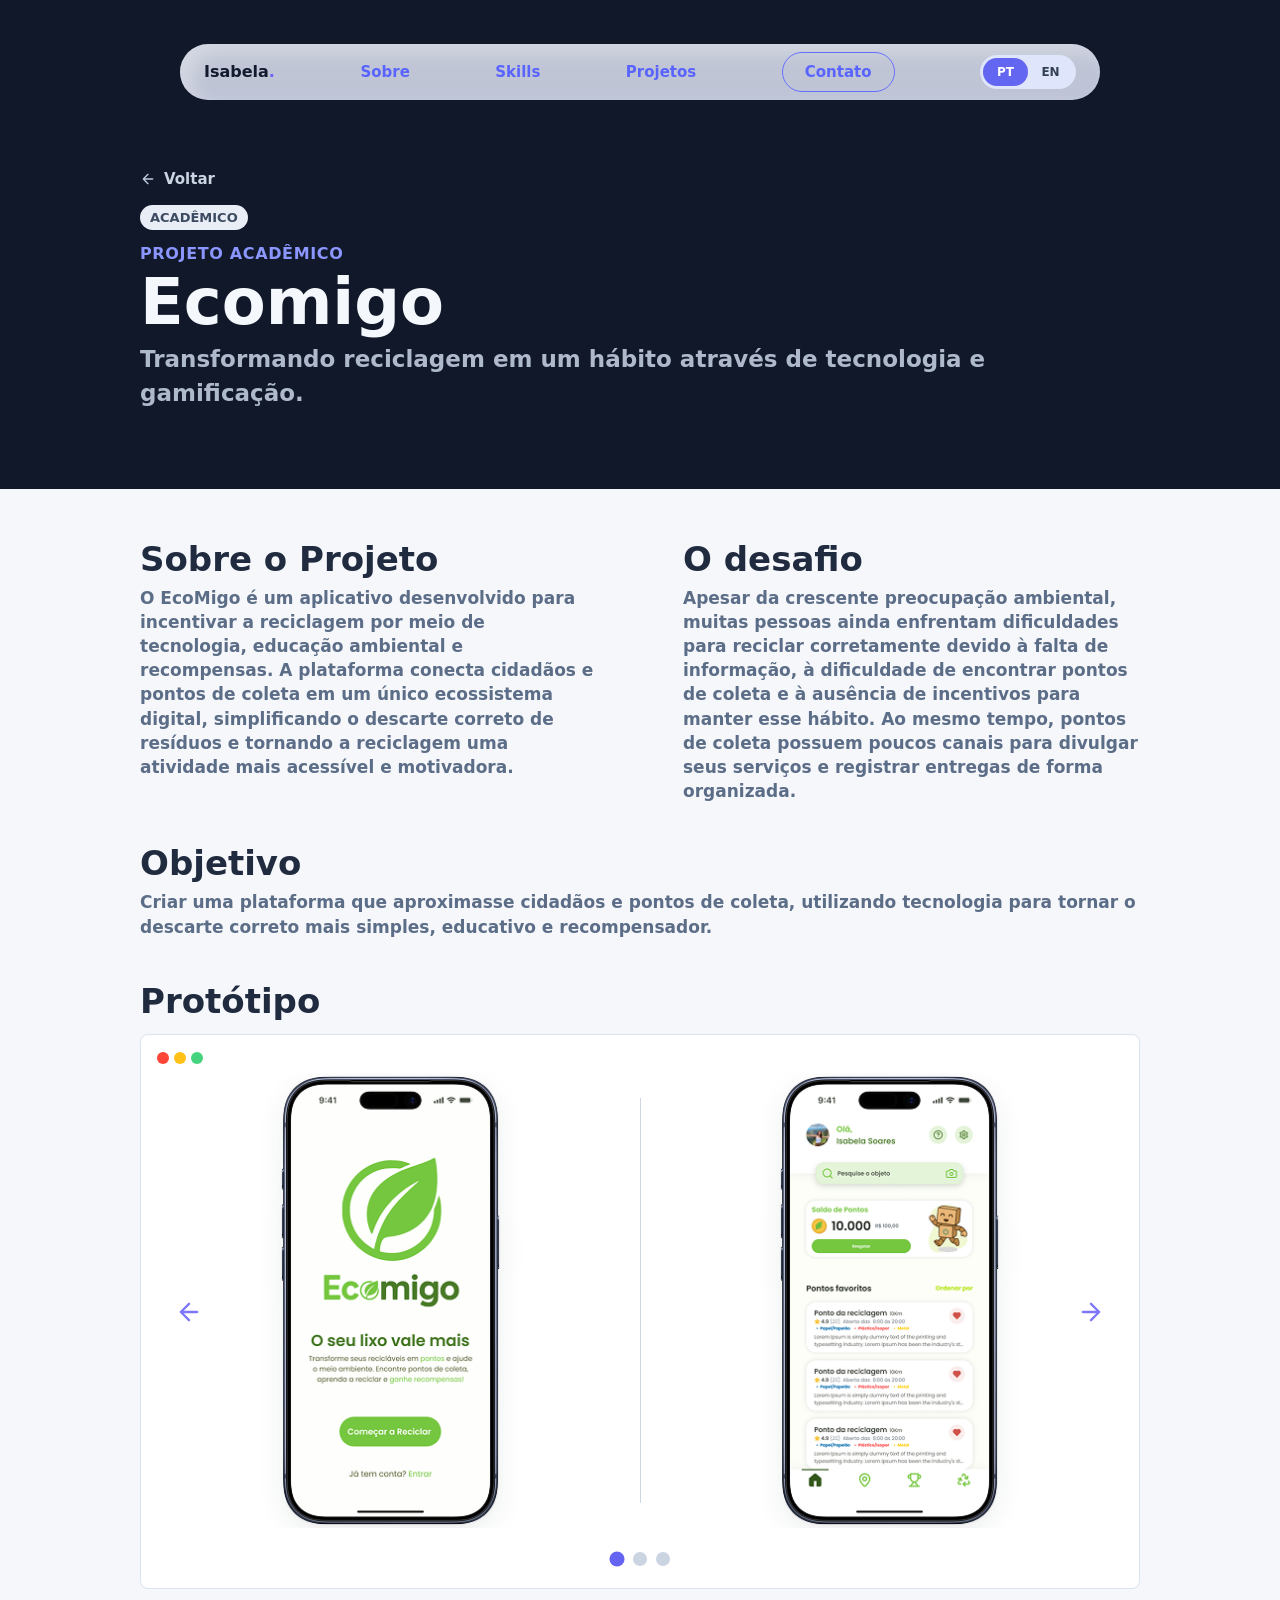
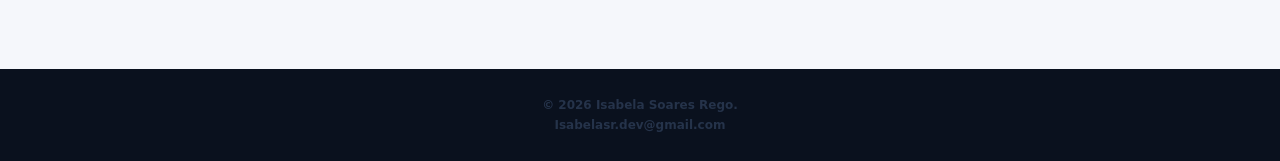
==== commit 8d95fb68: "Adiciona idiomas PT e EN e atualiza imagens do portfólio" ====
--- a/ecomigo.html
+++ b/ecomigo.html
@@ -9,6 +9,7 @@
     />
     <title>Ecomigo | Isabela Soares</title>
     <link rel="stylesheet" href="css/style.css" />
+    <link rel="stylesheet" href="css/language.css" />
   </head>
   <body class="project-page">
     <a class="skip-link" href="#main">Pular para o conteúdo</a>
@@ -121,6 +122,7 @@
       <a href="mailto:Isabelasr.dev@gmail.com">Isabelasr.dev@gmail.com</a>
     </footer>
 
-    <script src="js/script.js"></script>
+    <script src="js/i18n.js"></script>
+    <script src="js/script.js?v=2"></script>
   </body>
 </html>
--- a/css/style.css
+++ b/css/style.css
@@ -494,6 +494,8 @@
 
 .filter-bar {
   --filter-indicator-left: 5px;
+  --filter-indicator-top: 5px;
+  --filter-indicator-height: 34px;
   --filter-indicator-width: 64px;
   background: #3a455b;
   border-radius: 999px;
@@ -508,12 +510,15 @@
   background: #f0f3fb;
   border-radius: 999px;
   content: "";
-  height: calc(100% - 10px);
+  height: var(--filter-indicator-height);
   left: 0;
   position: absolute;
-  top: 5px;
-  transform: translateX(var(--filter-indicator-left));
-  transition: transform 0.28s cubic-bezier(0.2, 0.8, 0.2, 1), width 0.28s cubic-bezier(0.2, 0.8, 0.2, 1);
+  top: 0;
+  transform: translate(var(--filter-indicator-left), var(--filter-indicator-top));
+  transition:
+    height 0.28s cubic-bezier(0.2, 0.8, 0.2, 1),
+    transform 0.28s cubic-bezier(0.2, 0.8, 0.2, 1),
+    width 0.28s cubic-bezier(0.2, 0.8, 0.2, 1);
   width: var(--filter-indicator-width);
 }
 
--- a/css/language.css
+++ b/css/language.css
@@ -0,0 +1,58 @@
+.nav-pill.nav-localized {
+  width: calc(100% - 40px);
+  max-width: 920px;
+  padding: 0 24px;
+  gap: 24px;
+}
+.nav-localized .brand { flex-shrink: 0; }
+.nav-localized .nav-links { flex: 1; justify-content: space-evenly; gap: 24px; }
+.language-selector {
+  display: grid;
+  grid-template-columns: repeat(2, 1fr);
+  position: relative;
+  flex: 0 0 96px;
+  width: 96px;
+  height: 34px;
+  padding: 3px;
+  border-radius: 999px;
+  background: #dfe5fa;
+  isolation: isolate;
+}
+.language-selector::before {
+  content: "";
+  position: absolute;
+  top: 3px;
+  left: 3px;
+  width: 45px;
+  height: 28px;
+  background: #6366f1;
+  border-radius: 999px;
+  z-index: -1;
+  transition: transform .24s ease;
+}
+.language-selector[data-active-language="en"]::before { transform: translateX(45px); }
+.language-selector button {
+  border: 0;
+  border-radius: 999px;
+  background: transparent;
+  color: #334155;
+  font: 600 12px/1 Poppins, system-ui, sans-serif;
+  letter-spacing: 0;
+  padding: 0;
+  width: 45px;
+  height: 28px;
+  cursor: pointer;
+  transition: color .24s ease;
+}
+.language-selector button[aria-checked="true"] { color: #fff; }
+.language-selector button:focus-visible { outline: 2px solid #0f172a; outline-offset: 3px; }
+@media (max-width: 767px) {
+  .nav-pill.nav-localized { width: calc(100% - 28px); padding: 0 16px; gap: 12px; }
+  .nav-localized .brand { margin-right: auto; }
+  .nav-localized .language-selector { order: 2; }
+  .nav-localized .menu-toggle { order: 3; flex-shrink: 0; }
+  .nav-localized .nav-links { gap: 8px; }
+}
+@media (prefers-reduced-motion: reduce) {
+  .language-selector::before, .language-selector button { transition: none; }
+}
